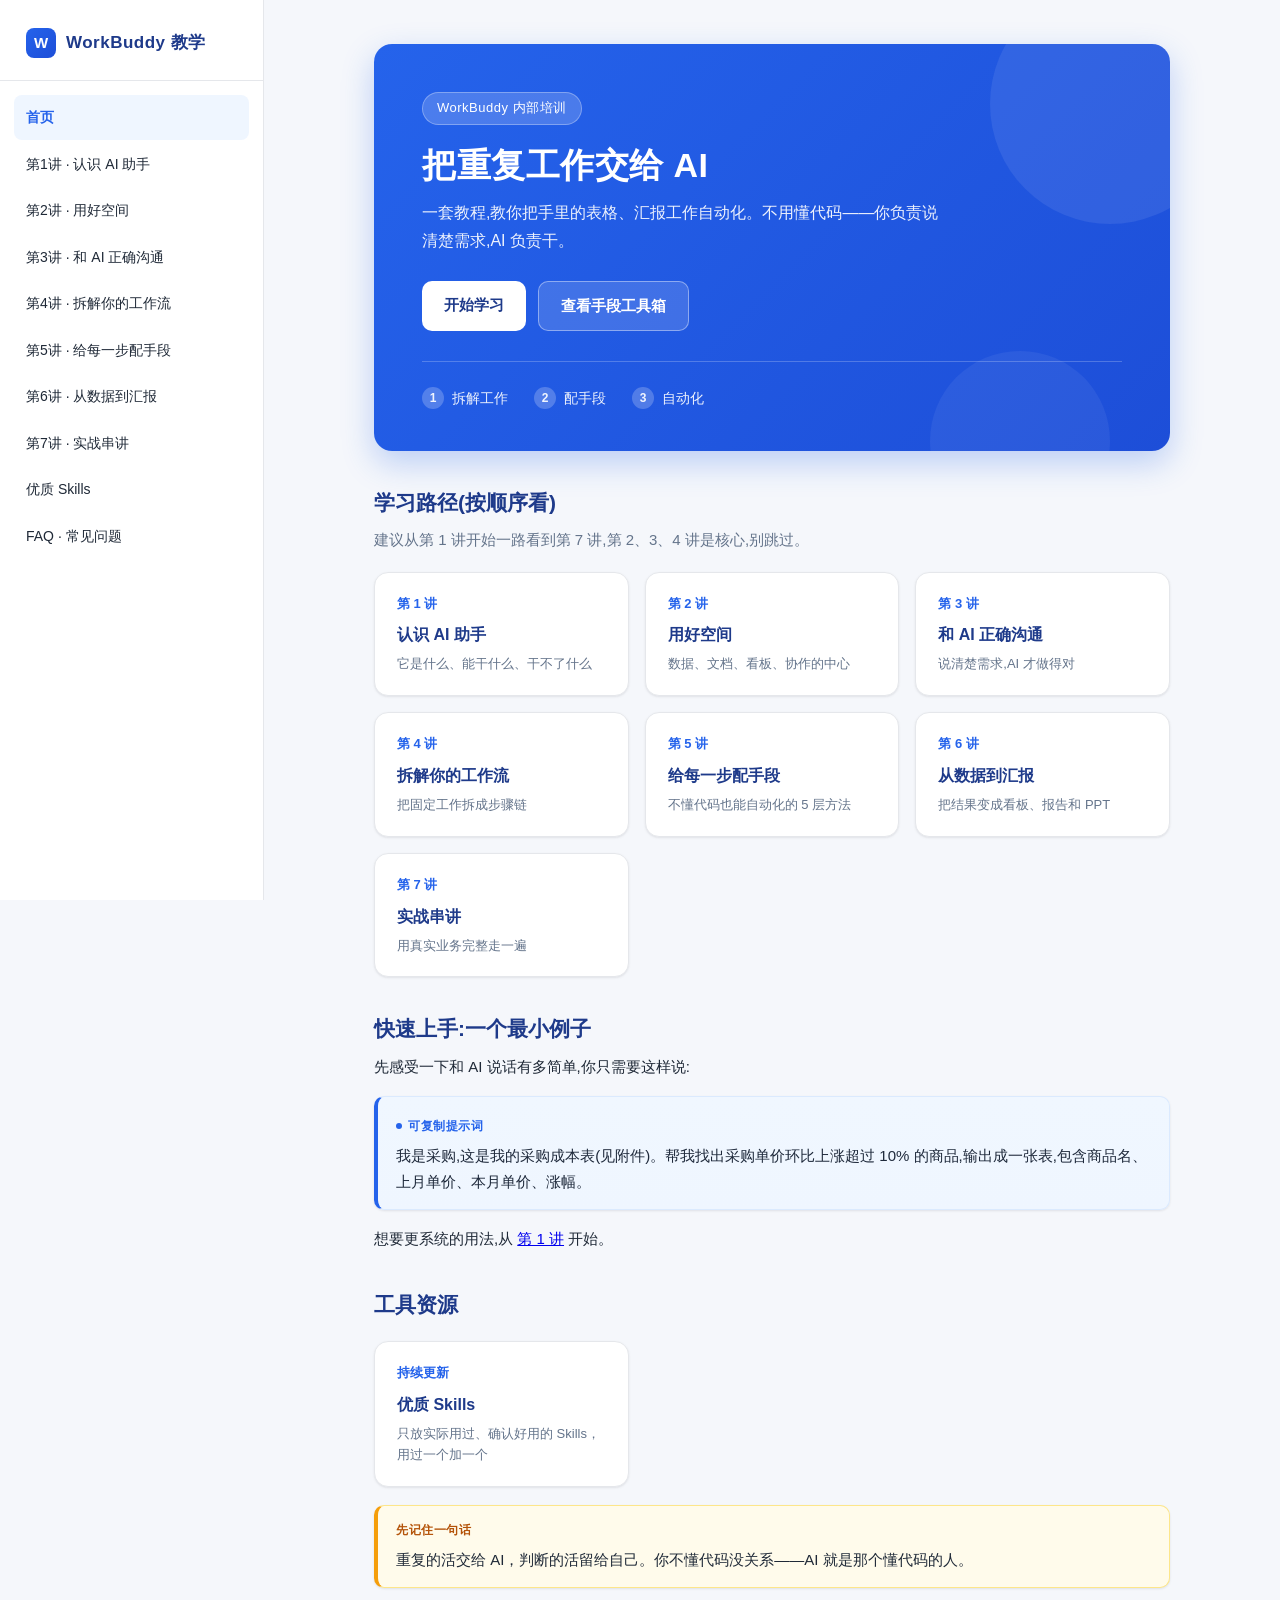
==== index.html @ b92714d9 "Update index.html" ====
<!DOCTYPE html>
<html lang="zh-CN">
<head>
  <meta charset="UTF-8">
  <meta name="viewport" content="width=device-width, initial-scale=1.0">
  <title>WorkBuddy 教学 · 把重复工作交给 AI</title>
  <link rel="stylesheet" href="css/style.css">
</head>
<body>
  <div class="layout">
    <aside class="sidebar">
      <div class="logo">
        <div class="dot">W</div>
        <div class="name">WorkBuddy 教学</div>
      </div>
      <nav class="nav">
        <a href="index.html" class="active">首页</a>
        <a href="lesson1.html">第1讲 · 认识 AI 助手</a>
        <a href="lesson2.html">第2讲 · 用好空间</a>
        <a href="lesson3.html">第3讲 · 和 AI 正确沟通</a>
        <a href="lesson4.html">第4讲 · 拆解你的工作流</a>
        <a href="lesson5.html">第5讲 · 给每一步配手段</a>
        <a href="lesson6.html">第6讲 · 从数据到汇报</a>
        <a href="lesson7.html">第7讲 · 实战串讲</a>
        <a href="skills.html">优质 Skills</a>
        <a href="faq.html">FAQ · 常见问题</a>
      </nav>
    </aside>

    <main class="content">
      <div class="hero">
        <div class="hero-badge">WorkBuddy 内部培训</div>
        <h1>把重复工作交给 AI</h1>
        <p class="lead">一套教程,教你把手里的表格、汇报工作自动化。不用懂代码——你负责说清楚需求,AI 负责干。</p>
        <div class="hero-actions">
          <a class="btn btn-primary" href="lesson1.html">开始学习</a>
          <a class="btn btn-ghost" href="lesson5.html">查看手段工具箱</a>
        </div>
        <div class="hero-steps">
          <div class="step"><span>1</span>拆解工作</div>
          <div class="step"><span>2</span>配手段</div>
          <div class="step"><span>3</span>自动化</div>
        </div>
      </div>

      <h2 class="section-title">学习路径(按顺序看)</h2>
      <p style="color:var(--text-secondary)">建议从第 1 讲开始一路看到第 7 讲,第 2、3、4 讲是核心,别跳过。</p>

      <div class="path-grid">
        <a class="path-card" href="lesson1.html">
          <div class="num">第 1 讲</div>
          <div class="t">认识 AI 助手</div>
          <div class="d">它是什么、能干什么、干不了什么</div>
        </a>
        <a class="path-card" href="lesson2.html">
          <div class="num">第 2 讲</div>
          <div class="t">用好空间</div>
          <div class="d">数据、文档、看板、协作的中心</div>
        </a>
        <a class="path-card" href="lesson3.html">
          <div class="num">第 3 讲</div>
          <div class="t">和 AI 正确沟通</div>
          <div class="d">说清楚需求,AI 才做得对</div>
        </a>
        <a class="path-card" href="lesson4.html">
          <div class="num">第 4 讲</div>
          <div class="t">拆解你的工作流</div>
          <div class="d">把固定工作拆成步骤链</div>
        </a>
        <a class="path-card" href="lesson5.html">
          <div class="num">第 5 讲</div>
          <div class="t">给每一步配手段</div>
          <div class="d">不懂代码也能自动化的 5 层方法</div>
        </a>
        <a class="path-card" href="lesson6.html">
          <div class="num">第 6 讲</div>
          <div class="t">从数据到汇报</div>
          <div class="d">把结果变成看板、报告和 PPT</div>
        </a>
        <a class="path-card" href="lesson7.html">
          <div class="num">第 7 讲</div>
          <div class="t">实战串讲</div>
          <div class="d">用真实业务完整走一遍</div>
        </a>
      </div>

      <h2 class="section-title">快速上手:一个最小例子</h2>
      <p>先感受一下和 AI 说话有多简单,你只需要这样说:</p>
      <div class="prompt">
        <div class="label">可复制提示词</div>
        <p>我是采购,这是我的采购成本表(见附件)。帮我找出采购单价环比上涨超过 10% 的商品,输出成一张表,包含商品名、上月单价、本月单价、涨幅。</p>
      </div>
      <p>想要更系统的用法,从 <a href="lesson1.html">第 1 讲</a> 开始。</p>

      <h2 class="section-title">工具资源</h2>
      <div class="path-grid">
        <a class="path-card" href="skills.html">
          <div class="num">持续更新</div>
          <div class="t">优质 Skills</div>
          <div class="d">只放实际用过、确认好用的 Skills，用过一个加一个</div>
        </a>
      </div>

      <div class="tip">
        <div class="label">先记住一句话</div>
        <p>重复的活交给 AI，判断的活留给自己。你不懂代码没关系——AI 就是那个懂代码的人。</p>
      </div>
    </main>
  </div>
</body>
</html>
---- css/style.css ----
:root {
  --primary: #2563eb;
  --primary-dark: #1e3a8a;
  --primary-light: #eff6ff;
  --primary-gradient: linear-gradient(135deg, #2563eb 0%, #1d4ed8 100%);
  --text: #1f2937;
  --text-secondary: #64748b;
  --bg: #f5f7fb;
  --border: #e5e7eb;
  --shadow-sm: 0 1px 3px rgba(15, 23, 42, 0.06), 0 1px 2px rgba(15, 23, 42, 0.04);
  --shadow-md: 0 6px 20px rgba(37, 99, 235, 0.12);
}

* { margin: 0; padding: 0; box-sizing: border-box; }

body {
  font-family: -apple-system, "Microsoft YaHei", "PingFang SC", "Segoe UI", sans-serif;
  color: var(--text);
  background: var(--bg);
  line-height: 1.75;
  font-size: 15px;
  -webkit-font-smoothing: antialiased;
}

.layout { display: flex; min-height: 100vh; }

/* ===== 侧边栏 ===== */
.sidebar {
  width: 264px;
  flex-shrink: 0;
  background: #fff;
  border-right: 1px solid var(--border);
  padding: 28px 0 20px;
  position: sticky;
  top: 0;
  height: 100vh;
  overflow-y: auto;
}

.logo {
  display: flex;
  align-items: center;
  gap: 10px;
  padding: 0 26px 22px;
  border-bottom: 1px solid var(--border);
  margin-bottom: 14px;
}

.logo .dot {
  width: 30px;
  height: 30px;
  border-radius: 8px;
  background: var(--primary-gradient);
  display: flex;
  align-items: center;
  justify-content: center;
  color: #fff;
  font-weight: 700;
  font-size: 15px;
  flex-shrink: 0;
}

.logo .name { font-size: 17px; font-weight: 700; color: var(--primary-dark); letter-spacing: 0.5px; }

.nav { padding: 0 14px; }
.nav .group-label {
  font-size: 12px;
  color: var(--text-secondary);
  padding: 14px 12px 6px;
  letter-spacing: 1px;
}

.nav a {
  display: block;
  padding: 10px 12px;
  margin: 2px 0;
  color: var(--text);
  text-decoration: none;
  font-size: 14px;
  border-radius: 8px;
  transition: background .15s, color .15s;
}

.nav a:hover { background: var(--bg); color: var(--primary); }

.nav a.active {
  background: var(--primary-light);
  color: var(--primary);
  font-weight: 600;
}

/* ===== 内容区 ===== */
.content {
  flex: 1;
  padding: 44px 52px 64px;
  max-width: 900px;
  margin: 0 auto;
  width: 100%;
}

article h1 {
  font-size: 30px;
  margin-bottom: 8px;
  color: var(--primary-dark);
  line-height: 1.4;
  letter-spacing: 0.3px;
}

article .subtitle {
  color: var(--text-secondary);
  font-size: 16px;
  margin-bottom: 10px;
}

article h2 {
  font-size: 21px;
  margin: 34px 0 14px;
  color: var(--primary-dark);
  padding-left: 14px;
  border-left: 4px solid var(--primary);
  line-height: 1.4;
}

article h3 { font-size: 16px; margin: 24px 0 8px; color: #111827; }

article p { margin: 10px 0; }
article ul, article ol { margin: 10px 0 10px 24px; }
article li { margin: 7px 0; }
article li::marker { color: var(--primary); }
article strong { font-weight: 600; color: #111827; }

article a { color: var(--primary); text-decoration: none; }
article a:hover { text-decoration: underline; }

article blockquote {
  border-left: 3px solid var(--border);
  padding-left: 14px;
  color: var(--text-secondary);
  margin: 12px 0;
}

/* ===== 表格 ===== */
table {
  width: 100%;
  border-collapse: separate;
  border-spacing: 0;
  margin: 18px 0;
  font-size: 14px;
  background: #fff;
  border: 1px solid var(--border);
  border-radius: 10px;
  overflow: hidden;
  box-shadow: var(--shadow-sm);
}

th, td {
  padding: 12px 14px;
  text-align: left;
  vertical-align: top;
  border-bottom: 1px solid var(--border);
}

tr:last-child td { border-bottom: none; }

th {
  background: var(--primary-light);
  color: var(--primary-dark);
  font-weight: 600;
  white-space: nowrap;
}

tbody tr:nth-child(even) { background: #fafbfd; }
tbody tr:hover { background: #f0f6ff; }

/* ===== 提示词块 ===== */
.prompt {
  background: linear-gradient(180deg, #f0f7ff 0%, #eff6ff 100%);
  border: 1px solid #dbeafe;
  border-left: 4px solid var(--primary);
  border-radius: 10px;
  padding: 14px 18px;
  margin: 16px 0;
  box-shadow: var(--shadow-sm);
}

.prompt .label {
  display: inline-flex;
  align-items: center;
  gap: 6px;
  font-size: 12px;
  color: var(--primary);
  font-weight: 600;
  margin-bottom: 6px;
  letter-spacing: 0.5px;
}

.prompt .label::before {
  content: "";
  width: 6px;
  height: 6px;
  border-radius: 50%;
  background: var(--primary);
}

.prompt p { margin: 0; color: #1e293b; }

/* ===== 提示块 ===== */
.tip {
  background: #fffbeb;
  border: 1px solid #fde68a;
  border-left: 4px solid #f59e0b;
  border-radius: 10px;
  padding: 14px 18px;
  margin: 16px 0;
  box-shadow: var(--shadow-sm);
}

.tip .label {
  font-size: 12px;
  color: #b45309;
  font-weight: 600;
  margin-bottom: 6px;
  letter-spacing: 0.5px;
}

.badge {
  display: inline-block;
  background: var(--primary);
  color: #fff;
  border-radius: 20px;
  padding: 2px 12px;
  font-size: 12px;
  font-weight: 500;
  margin-left: 8px;
  vertical-align: middle;
}

/* ===== 翻页 ===== */
.pager {
  display: flex;
  justify-content: space-between;
  margin-top: 48px;
  padding-top: 22px;
  border-top: 1px solid var(--border);
}

.pager a {
  color: var(--primary);
  text-decoration: none;
  font-size: 14px;
  font-weight: 500;
}

.pager a:hover { text-decoration: underline; }
.pager .placeholder { color: var(--text-secondary); font-size: 14px; }

/* ===== 首页 Hero ===== */
.hero {
  background: var(--primary-gradient);
  border-radius: 18px;
  padding: 48px 48px 40px;
  margin-bottom: 32px;
  color: #fff;
  position: relative;
  overflow: hidden;
  box-shadow: 0 12px 32px rgba(37, 99, 235, 0.28);
}

.hero::after {
  content: "";
  position: absolute;
  right: -60px;
  top: -60px;
  width: 240px;
  height: 240px;
  border-radius: 50%;
  background: rgba(255, 255, 255, 0.08);
}

.hero::before {
  content: "";
  position: absolute;
  right: 60px;
  bottom: -80px;
  width: 180px;
  height: 180px;
  border-radius: 50%;
  background: rgba(255, 255, 255, 0.06);
}

.hero .hero-badge {
  display: inline-block;
  background: rgba(255, 255, 255, 0.18);
  border: 1px solid rgba(255, 255, 255, 0.3);
  border-radius: 20px;
  padding: 4px 14px;
  font-size: 13px;
  margin-bottom: 18px;
  letter-spacing: 0.5px;
}

.hero h1 {
  font-size: 34px;
  color: #fff;
  margin-bottom: 12px;
  line-height: 1.3;
  letter-spacing: 0.5px;
}

.hero .lead {
  color: rgba(255, 255, 255, 0.92);
  font-size: 16px;
  max-width: 520px;
}

.hero-actions { margin-top: 26px; display: flex; gap: 12px; flex-wrap: wrap; position: relative; z-index: 1; }

.btn {
  display: inline-block;
  padding: 11px 22px;
  border-radius: 10px;
  font-size: 15px;
  font-weight: 600;
  text-decoration: none;
  transition: transform .15s, background .15s;
}

.btn:active { transform: scale(0.97); }

.btn-primary { background: #fff; color: var(--primary-dark); }
.btn-primary:hover { background: #f0f6ff; }

.btn-ghost {
  background: rgba(255, 255, 255, 0.14);
  color: #fff;
  border: 1px solid rgba(255, 255, 255, 0.4);
}

.btn-ghost:hover { background: rgba(255, 255, 255, 0.24); }

.hero-steps {
  display: flex;
  gap: 26px;
  margin-top: 30px;
  padding-top: 24px;
  border-top: 1px solid rgba(255, 255, 255, 0.22);
  position: relative;
  z-index: 1;
}

.hero-steps .step {
  display: flex;
  align-items: center;
  gap: 8px;
  font-size: 14px;
  color: rgba(255, 255, 255, 0.92);
}

.hero-steps .step span {
  width: 22px;
  height: 22px;
  border-radius: 50%;
  background: rgba(255, 255, 255, 0.22);
  display: flex;
  align-items: center;
  justify-content: center;
  font-size: 12px;
  font-weight: 700;
}

/* ===== 学习路径卡片 ===== */
.path-grid {
  display: grid;
  grid-template-columns: repeat(auto-fill, minmax(230px, 1fr));
  gap: 16px;
  margin: 18px 0;
}

.path-card {
  display: block;
  background: #fff;
  border: 1px solid var(--border);
  border-radius: 14px;
  padding: 20px 22px;
  text-decoration: none;
  color: var(--text);
  box-shadow: var(--shadow-sm);
  transition: transform .18s, box-shadow .18s, border-color .18s;
  position: relative;
  overflow: hidden;
}

.path-card::before {
  content: "";
  position: absolute;
  left: 0;
  top: 0;
  bottom: 0;
  width: 4px;
  background: var(--primary-gradient);
  opacity: 0;
  transition: opacity .18s;
}

.path-card:hover {
  transform: translateY(-4px);
  box-shadow: var(--shadow-md);
  border-color: #bfdbfe;
}

.path-card:hover::before { opacity: 1; }

.path-card .num { color: var(--primary); font-size: 13px; font-weight: 700; margin-bottom: 6px; }
.path-card .t { font-weight: 700; font-size: 16px; margin-bottom: 5px; color: var(--primary-dark); }
.path-card .d { font-size: 13px; color: var(--text-secondary); line-height: 1.6; }

/* ===== 首页小节标题 ===== */
.section-title { font-size: 21px; color: var(--primary-dark); margin: 34px 0 6px; }

/* ===== 响应式 ===== */
@media (max-width: 768px) {
  .layout { flex-direction: column; }
  .sidebar {
    width: 100%;
    height: auto;
    position: static;
    border-right: none;
    border-bottom: 1px solid var(--border);
    padding: 16px 0;
  }
  .logo { padding-bottom: 14px; margin-bottom: 8px; }
  .nav { display: flex; flex-wrap: wrap; padding: 0 12px; }
  .nav .group-label { display: none; }
  .nav a { padding: 8px 12px; }
  .content { padding: 24px 20px 48px; }
  .hero { padding: 32px 24px; }
  .hero h1 { font-size: 26px; }
  .hero-steps { flex-direction: column; gap: 12px; }
  article h1 { font-size: 25px; }
}
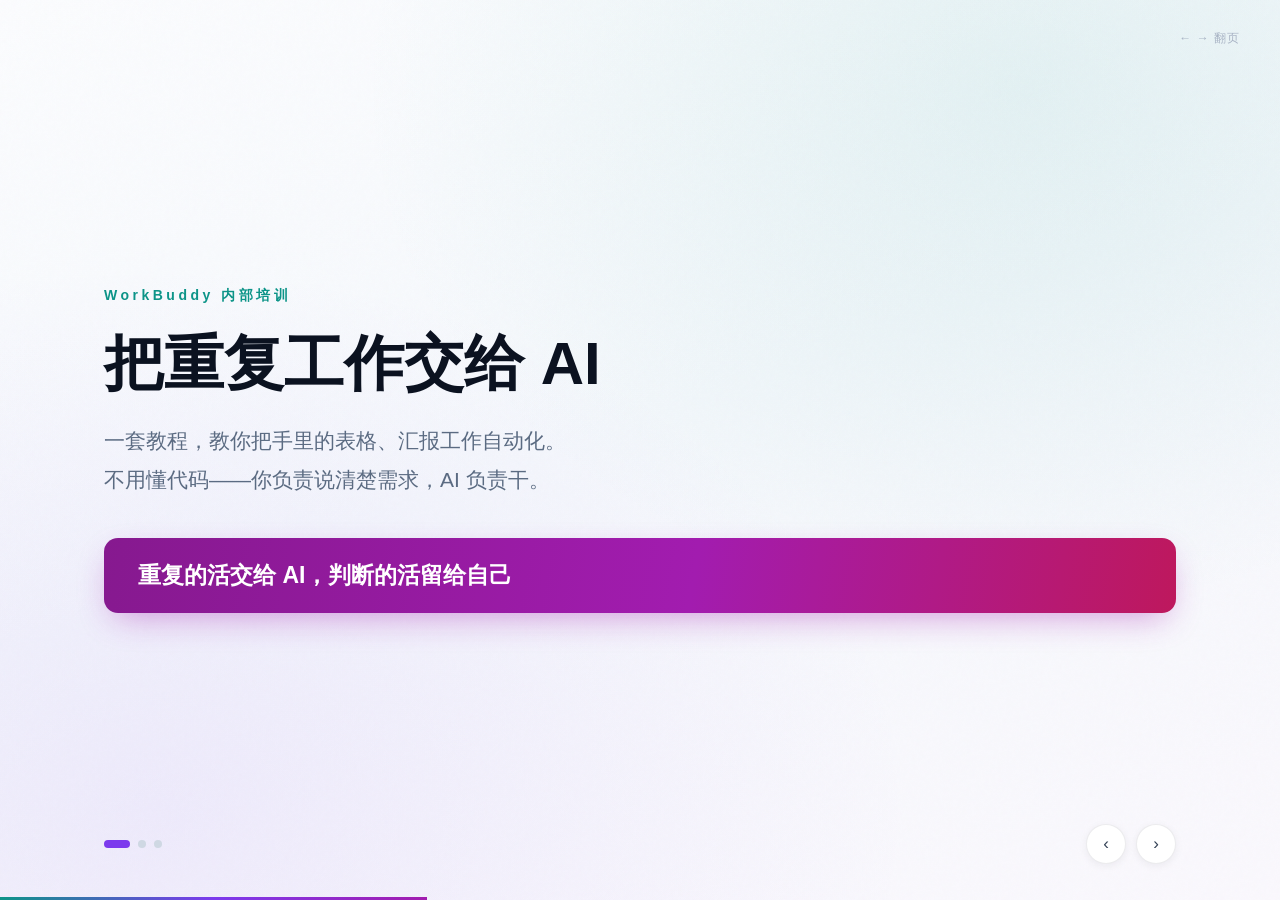
==== commit a6a0fa32: "Redesign: PPT flip style (designer polish)" ====
--- a/index.html
+++ b/index.html
@@ -1,111 +1,197 @@
-<!DOCTYPE html>
-<html lang="zh-CN">
-<head>
-  <meta charset="UTF-8">
-  <meta name="viewport" content="width=device-width, initial-scale=1.0">
-  <title>WorkBuddy 教学 · 把重复工作交给 AI</title>
-  <link rel="stylesheet" href="css/style.css">
-</head>
-<body>
-  <div class="layout">
-    <aside class="sidebar">
-      <div class="logo">
-        <div class="dot">W</div>
-        <div class="name">WorkBuddy 教学</div>
-      </div>
-      <nav class="nav">
-        <a href="index.html" class="active">首页</a>
-        <a href="lesson1.html">第1讲 · 认识 AI 助手</a>
-        <a href="lesson2.html">第2讲 · 用好空间</a>
-        <a href="lesson3.html">第3讲 · 和 AI 正确沟通</a>
-        <a href="lesson4.html">第4讲 · 拆解你的工作流</a>
-        <a href="lesson5.html">第5讲 · 给每一步配手段</a>
-        <a href="lesson6.html">第6讲 · 从数据到汇报</a>
-        <a href="lesson7.html">第7讲 · 实战串讲</a>
-        <a href="skills.html">优质 Skills</a>
-        <a href="faq.html">FAQ · 常见问题</a>
-      </nav>
-    </aside>
-
-    <main class="content">
-      <div class="hero">
-        <div class="hero-badge">WorkBuddy 内部培训</div>
-        <h1>把重复工作交给 AI</h1>
-        <p class="lead">一套教程,教你把手里的表格、汇报工作自动化。不用懂代码——你负责说清楚需求,AI 负责干。</p>
-        <div class="hero-actions">
-          <a class="btn btn-primary" href="lesson1.html">开始学习</a>
-          <a class="btn btn-ghost" href="lesson5.html">查看手段工具箱</a>
-        </div>
-        <div class="hero-steps">
-          <div class="step"><span>1</span>拆解工作</div>
-          <div class="step"><span>2</span>配手段</div>
-          <div class="step"><span>3</span>自动化</div>
-        </div>
-      </div>
-
-      <h2 class="section-title">学习路径(按顺序看)</h2>
-      <p style="color:var(--text-secondary)">建议从第 1 讲开始一路看到第 7 讲,第 2、3、4 讲是核心,别跳过。</p>
-
-      <div class="path-grid">
-        <a class="path-card" href="lesson1.html">
-          <div class="num">第 1 讲</div>
-          <div class="t">认识 AI 助手</div>
-          <div class="d">它是什么、能干什么、干不了什么</div>
-        </a>
-        <a class="path-card" href="lesson2.html">
-          <div class="num">第 2 讲</div>
-          <div class="t">用好空间</div>
-          <div class="d">数据、文档、看板、协作的中心</div>
-        </a>
-        <a class="path-card" href="lesson3.html">
-          <div class="num">第 3 讲</div>
-          <div class="t">和 AI 正确沟通</div>
-          <div class="d">说清楚需求,AI 才做得对</div>
-        </a>
-        <a class="path-card" href="lesson4.html">
-          <div class="num">第 4 讲</div>
-          <div class="t">拆解你的工作流</div>
-          <div class="d">把固定工作拆成步骤链</div>
-        </a>
-        <a class="path-card" href="lesson5.html">
-          <div class="num">第 5 讲</div>
-          <div class="t">给每一步配手段</div>
-          <div class="d">不懂代码也能自动化的 5 层方法</div>
-        </a>
-        <a class="path-card" href="lesson6.html">
-          <div class="num">第 6 讲</div>
-          <div class="t">从数据到汇报</div>
-          <div class="d">把结果变成看板、报告和 PPT</div>
-        </a>
-        <a class="path-card" href="lesson7.html">
-          <div class="num">第 7 讲</div>
-          <div class="t">实战串讲</div>
-          <div class="d">用真实业务完整走一遍</div>
-        </a>
-      </div>
-
-      <h2 class="section-title">快速上手:一个最小例子</h2>
-      <p>先感受一下和 AI 说话有多简单,你只需要这样说:</p>
-      <div class="prompt">
-        <div class="label">可复制提示词</div>
-        <p>我是采购,这是我的采购成本表(见附件)。帮我找出采购单价环比上涨超过 10% 的商品,输出成一张表,包含商品名、上月单价、本月单价、涨幅。</p>
-      </div>
-      <p>想要更系统的用法,从 <a href="lesson1.html">第 1 讲</a> 开始。</p>
-
-      <h2 class="section-title">工具资源</h2>
-      <div class="path-grid">
-        <a class="path-card" href="skills.html">
-          <div class="num">持续更新</div>
-          <div class="t">优质 Skills</div>
-          <div class="d">只放实际用过、确认好用的 Skills，用过一个加一个</div>
-        </a>
-      </div>
-
-      <div class="tip">
-        <div class="label">先记住一句话</div>
-        <p>重复的活交给 AI，判断的活留给自己。你不懂代码没关系——AI 就是那个懂代码的人。</p>
-      </div>
-    </main>
-  </div>
-</body>
-</html>
+<!DOCTYPE html>
+<html lang="zh-CN">
+<head>
+<meta charset="UTF-8">
+<meta name="viewport" content="width=device-width, initial-scale=1.0">
+<title>把重复工作交给 AI · WorkBuddy 教学</title>
+<style>
+  * { margin:0; padding:0; box-sizing:border-box; }
+  body { font-family:'PingFang SC','Microsoft YaHei','Helvetica Neue',sans-serif;
+    background:#f8fafc; overflow:hidden; -webkit-font-smoothing:antialiased; }
+  .deck { position:relative; width:100vw; height:100vh; }
+  .slide { position:absolute; inset:0; display:flex; flex-direction:column;
+    justify-content:center; padding:88px 104px;
+    opacity:0; transform:translateX(36px);
+    transition:opacity .5s ease, transform .55s cubic-bezier(.22,.85,.28,1);
+    pointer-events:none; }
+  .slide.active { opacity:1; transform:translateX(0); pointer-events:auto; }
+  .slide.out { opacity:0; transform:translateX(-36px); }
+  .slide::before { content:''; position:absolute; inset:0; z-index:-2;
+    background:
+      radial-gradient(ellipse at 80% 10%, rgba(13,148,136,.085), transparent 46%),
+      radial-gradient(ellipse at 12% 90%, rgba(124,58,237,.075), transparent 48%),
+      linear-gradient(160deg,#fbfcfe 0%,#f5f8fc 48%,#faf8fd 100%); }
+  .slide::after { content:''; position:absolute; inset:0; z-index:-1;
+    background-image:url("data:image/svg+xml,%3Csvg viewBox='0 0 220 220' xmlns='http://www.w3.org/2000/svg'%3E%3Cfilter id='n'%3E%3CfeTurbulence type='fractalNoise' baseFrequency='0.9' numOctaves='2' stitchTiles='stitch'/%3E%3C/filter%3E%3Crect width='100%25' height='100%25' filter='url(%23n)' opacity='0.018'/%3E%3C/svg%3E"); }
+  .eyebrow { font-size:14px; font-weight:700; letter-spacing:3.5px; color:#0d9488; margin-bottom:22px; }
+  h1 { font-size:60px; line-height:1.22; color:#0b1220; margin-bottom:22px; font-weight:750; letter-spacing:0; }
+  h2 { font-size:40px; line-height:1.28; color:#0b1220; margin-bottom:24px; font-weight:750; letter-spacing:0; }
+  .lead { font-size:21px; color:#5b6b82; line-height:1.85; max-width:800px; }
+  .steps { display:flex; gap:20px; margin-top:40px; }
+  .step { flex:1; background:#fff; border:1px solid rgba(15,23,42,.055);
+    border-radius:16px; padding:28px 24px 26px;
+    box-shadow:0 1px 2px rgba(15,23,42,.035), 0 10px 28px -8px rgba(15,23,42,.10);
+    position:relative; overflow:hidden; transition:transform .35s cubic-bezier(.22,.85,.28,1), box-shadow .35s; }
+  .step::before { content:''; position:absolute; top:0; left:0; right:0; height:3px; }
+  .step:nth-child(1)::before { background:#0d9488; }
+  .step:nth-child(2)::before { background:#7c3aed; }
+  .step:nth-child(3)::before { background:#d97706; }
+  .step:nth-child(4)::before { background:#a21caf; }
+  .step:hover { transform:translateY(-5px); box-shadow:0 2px 4px rgba(15,23,42,.05), 0 20px 44px -12px rgba(15,23,42,.17); }
+  .step .n { display:inline-block; font-size:12px; font-weight:800; letter-spacing:2px;
+    padding:5px 13px; border-radius:20px; margin-bottom:12px; }
+  .step:nth-child(1) .n { color:#0f766e; background:rgba(13,148,136,.09); }
+  .step:nth-child(2) .n { color:#6d28d9; background:rgba(124,58,237,.09); }
+  .step:nth-child(3) .n { color:#b45309; background:rgba(217,119,6,.10); }
+  .step:nth-child(4) .n { color:#86198f; background:rgba(162,28,175,.09); }
+  .step .t { font-size:26px; font-weight:750; color:#0b1220; margin-bottom:10px; letter-spacing:0; }
+  .step .d { font-size:16px; color:#64748b; line-height:1.7; }
+  .compare { display:flex; gap:20px; margin-top:36px; }
+  .box { flex:1; border-radius:16px; padding:28px 26px; color:#fff; position:relative; overflow:hidden; }
+  .box.yes { background:linear-gradient(145deg,#0f766e,#0d9488 60%,#14b8a6); }
+  .box.no { background:linear-gradient(145deg,#b45309,#d97706 60%,#ea9a22); }
+  .box.violet { background:linear-gradient(145deg,#5b21b6,#7c3aed 60%,#8b5cf6); }
+  .box::after { content:''; position:absolute; top:-42%; right:-16%; width:190px; height:190px;
+    border-radius:50%; background:rgba(255,255,255,.09); }
+  .box h3 { font-size:22px; margin-bottom:14px; font-weight:750; letter-spacing:0; }
+  .box ul { list-style:none; font-size:16px; line-height:2.05; }
+  .box li::before { content:'—'; margin-right:10px; opacity:.6; font-weight:700; }
+  ul.plain { list-style:none; margin-top:26px; }
+  ul.plain li { font-size:19px; color:#475569; line-height:2.1; padding-left:22px; position:relative; }
+  ul.plain li::before { content:''; position:absolute; left:0; top:15px; width:8px; height:8px;
+    border-radius:50%; background:#0d9488; }
+  .quote { margin-top:38px; padding:22px 34px; border-radius:14px;
+    background:linear-gradient(100deg,#86198f,#a21caf 55%,#be185d);
+    color:#fff; font-size:23px; font-weight:700; letter-spacing:0;
+    box-shadow:0 12px 34px -10px rgba(162,28,175,.45); display:inline-block; }
+  .quote.teal { background:linear-gradient(100deg,#0f766e,#0d9488 55%,#14b8a6);
+    box-shadow:0 12px 34px -10px rgba(13,148,136,.42); }
+  .promptbox { margin-top:34px; background:#fff; border:1px solid rgba(15,23,42,.07);
+    border-left:4px solid #7c3aed; border-radius:12px; padding:22px 26px; max-width:860px; }
+  .promptbox .lb { font-size:13px; font-weight:800; letter-spacing:2px; color:#7c3aed; margin-bottom:10px; }
+  .promptbox .p { font-size:18px; color:#334155; line-height:1.8; }
+  .grid2 { display:grid; grid-template-columns:1fr 1fr; gap:16px; margin-top:32px; max-width:900px; }
+  .cell { background:#fff; border:1px solid rgba(15,23,42,.055); border-radius:12px;
+    padding:20px 22px; box-shadow:0 6px 20px -8px rgba(15,23,42,.08); }
+  .cell .k { font-size:17px; font-weight:750; color:#0b1220; margin-bottom:6px; }
+  .cell .v { font-size:15px; color:#64748b; line-height:1.65; }
+  .breath { align-items:center; text-align:center; }
+  .breath .big { font-size:44px; line-height:1.5; font-weight:750; color:#0b1220;
+    max-width:840px; letter-spacing:0; }
+  .breath .rule { width:64px; height:3px; margin:32px auto 0;
+    background:linear-gradient(90deg,#a21caf,#be185d); border-radius:2px; }
+  @keyframes rise { from { opacity:0; transform:translateY(18px); } to { opacity:1; transform:none; } }
+  .slide.active .eyebrow { animation:rise .45s ease backwards; }
+  .slide.active h1, .slide.active h2, .slide.active .lead, .slide.active .big { animation:rise .5s ease backwards .08s; }
+  .slide.active .step:nth-child(1), .slide.active .box:nth-child(1) { animation:rise .5s ease backwards .22s; }
+  .slide.active .step:nth-child(2), .slide.active .box:nth-child(2) { animation:rise .5s ease backwards .34s; }
+  .slide.active .step:nth-child(3) { animation:rise .5s ease backwards .46s; }
+  .slide.active .step:nth-child(4) { animation:rise .5s ease backwards .55s; }
+  .slide.active .quote, .slide.active .promptbox, .slide.active ul.plain,
+  .slide.active .grid2, .slide.active .menu { animation:rise .55s ease backwards .5s; }
+  .footer { position:absolute; bottom:36px; left:104px; right:104px;
+    display:flex; justify-content:space-between; align-items:center; }
+  .dots { display:flex; gap:8px; }
+  .dot { width:8px; height:8px; border-radius:50%; background:#cfd8e3; cursor:pointer;
+    transition:.35s cubic-bezier(.22,.85,.28,1); }
+  .dot.active { width:26px; border-radius:5px; background:#7c3aed; }
+  .ctrl { display:flex; gap:10px; }
+  .ctrl button { width:40px; height:40px; border-radius:50%; border:1px solid rgba(15,23,42,.08);
+    background:#fff; color:#334155; font-size:17px; cursor:pointer;
+    box-shadow:0 2px 8px rgba(15,23,42,.06); transition:.28s; }
+  .ctrl button:hover { background:#7c3aed; color:#fff; border-color:#7c3aed; }
+  .bar { position:absolute; bottom:0; left:0; height:3px;
+    background:linear-gradient(90deg,#0d9488,#7c3aed,#a21caf);
+    transition:.45s cubic-bezier(.22,.85,.28,1); }
+  .hint { position:absolute; top:30px; right:40px; font-size:12px; color:#a8b3c4; letter-spacing:1px; }
+  .topnav { position:absolute; top:28px; left:104px; display:flex; gap:18px; font-size:14px; }
+  .topnav a { color:#94a3b8; text-decoration:none; transition:.25s; }
+  .topnav a:hover, .topnav a.on { color:#7c3aed; font-weight:700; }
+  .menu { display:grid; grid-template-columns:repeat(4,1fr); gap:16px; margin-top:34px; max-width:900px; }
+  .menu a { display:block; background:#fff; border:1px solid rgba(15,23,42,.055); border-radius:14px;
+    padding:22px 20px; text-decoration:none; color:inherit;
+    box-shadow:0 8px 24px -10px rgba(15,23,42,.10); transition:.3s; }
+  .menu a:hover { transform:translateY(-5px); border-color:rgba(124,58,237,.35); }
+  .menu .no { font-size:13px; font-weight:800; color:#0d9488; letter-spacing:1.5px; }
+  .menu .ti { font-size:20px; font-weight:750; color:#0b1220; margin:8px 0 6px; letter-spacing:0; }
+  .menu .de { font-size:14px; color:#64748b; line-height:1.6; }
+</style>
+</head>
+<body>
+<div class="deck">
+<div class="topnav">
+  <a href="index.html" class="on">首页</a>
+  <a href="lesson1.html">1 认识AI</a>
+  <a href="lesson2.html">2 空间</a>
+  <a href="lesson3.html">3 沟通</a>
+  <a href="lesson4.html">4 拆解</a>
+  <a href="lesson5.html">5 配手段</a>
+  <a href="lesson6.html">6 汇报</a>
+  <a href="lesson7.html">7 实战</a>
+  <a href="skills.html">优质Skills</a>
+  <a href="faq.html">FAQ</a>
+</div>
+
+<section class="slide active"><div class="eyebrow">WorkBuddy 内部培训</div>
+    <h1>把重复工作交给 AI</h1>
+    <p class="lead">一套教程，教你把手里的表格、汇报工作自动化。<br>不用懂代码——你负责说清楚需求，AI 负责干。</p>
+    <div class="quote">重复的活交给 AI，判断的活留给自己</div></section>
+<section class="slide"><div class="eyebrow">学习路径</div>
+    <h2>七讲，按顺序看</h2>
+    <div class="menu">
+      <a href="lesson1.html"><div class="no">01</div><div class="ti">认识 AI 助手</div><div class="de">它是什么、能干什么、干不了什么</div></a>
+      <a href="lesson2.html"><div class="no">02</div><div class="ti">用好空间</div><div class="de">数据、文档、看板、协作的中心</div></a>
+      <a href="lesson3.html"><div class="no">03</div><div class="ti">和 AI 正确沟通</div><div class="de">说清楚需求，AI 才做得对</div></a>
+      <a href="lesson4.html"><div class="no">04</div><div class="ti">拆解你的工作流</div><div class="de">把固定工作拆成步骤链</div></a>
+      <a href="lesson5.html"><div class="no">05</div><div class="ti">给每一步配手段</div><div class="de">不懂代码也能自动化的 5 层方法</div></a>
+      <a href="lesson6.html"><div class="no">06</div><div class="ti">从数据到汇报</div><div class="de">把结果变成看板、报告和 PPT</div></a>
+      <a href="lesson7.html"><div class="no">07</div><div class="ti">实战串讲</div><div class="de">用真实业务完整走一遍</div></a>
+      <a href="skills.html"><div class="no">EXTRA</div><div class="ti">优质 Skills</div><div class="de">用过好用才上，持续更新</div></a>
+    </div></section>
+<section class="slide"><div class="eyebrow">先感受一下</div>
+    <h2>一句话，AI 就动手</h2>
+    <div class="promptbox">
+      <div class="lb">可复制提示词</div>
+      <div class="p">我是采购，这是我的采购成本表，帮我找出采购单价环比上涨超过 10% 的商品，输出成一张表，包含商品名、上月单价、本月单价、涨幅。</div>
+    </div>
+    <div class="quote teal">你不懂代码没关系——AI 就是那个懂代码的人</div></section>
+<div class="hint">← → 翻页</div>
+  <div class="footer">
+    <div class="dots" id="dots"></div>
+    <div class="ctrl">
+      <button onclick="go(-1)">&#8249;</button>
+      <button onclick="go(1)">&#8250;</button>
+    </div>
+  </div>
+  <div class="bar" id="bar" style="width:20%"></div>
+</div>
+<script>
+const slides = document.querySelectorAll('.slide');
+const dotsBox = document.getElementById('dots');
+let cur = 0;
+slides.forEach((_,i)=>{
+  const d = document.createElement('div');
+  d.className = 'dot' + (i===0?' active':'');
+  d.onclick = ()=>show(i);
+  dotsBox.appendChild(d);
+});
+const dots = dotsBox.querySelectorAll('.dot');
+function show(i){
+  slides.forEach((s,idx)=>{
+    s.classList.remove('active','out');
+    if(idx===i) s.classList.add('active');
+    else if(idx<i) s.classList.add('out');
+  });
+  dots.forEach((d,idx)=>d.classList.toggle('active', idx===i));
+  cur = i;
+  document.getElementById('bar').style.width = ((i+1)/slides.length*100)+'%';
+}
+function go(n){ let t=cur+n; if(t<0)t=0; if(t>=slides.length)t=slides.length-1; show(t); }
+document.addEventListener('keydown',e=>{
+  if(e.key==='ArrowRight'||e.key===' '||e.key==='PageDown') go(1);
+  if(e.key==='ArrowLeft'||e.key==='PageUp') go(-1);
+});
+show(0);
+</script>
+</body>
+</html>
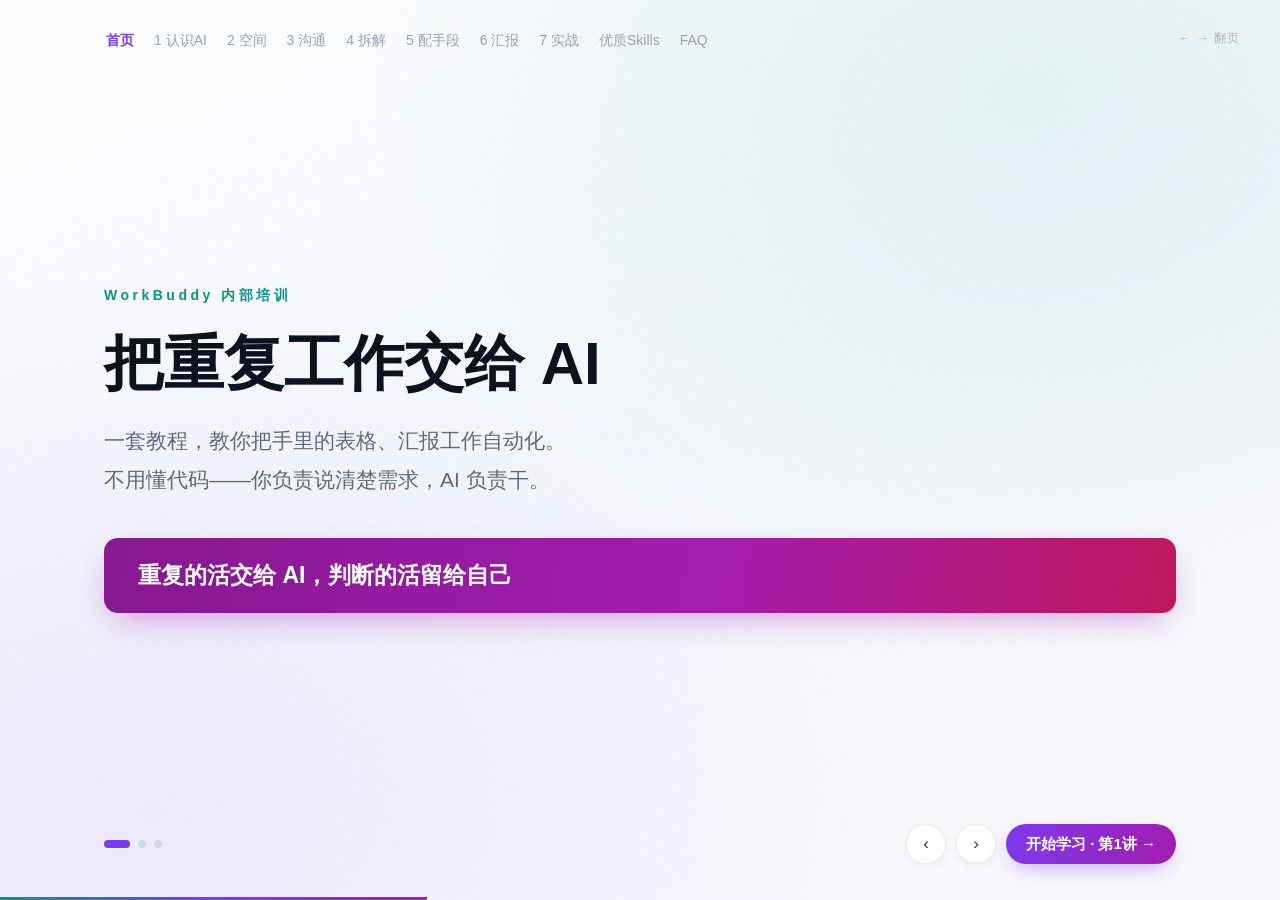
==== commit 0cc285fe: "Fix: nav always visible + next-lesson entry" ====
--- a/index.html
+++ b/index.html
@@ -104,9 +104,14 @@
     background:linear-gradient(90deg,#0d9488,#7c3aed,#a21caf);
     transition:.45s cubic-bezier(.22,.85,.28,1); }
   .hint { position:absolute; top:30px; right:40px; font-size:12px; color:#a8b3c4; letter-spacing:1px; }
-  .topnav { position:absolute; top:28px; left:104px; display:flex; gap:18px; font-size:14px; }
-  .topnav a { color:#94a3b8; text-decoration:none; transition:.25s; }
+  .topnav { position:absolute; top:28px; left:104px; display:flex; gap:16px; font-size:14px; z-index:50; }
+  .topnav a { color:#94a3b8; text-decoration:none; transition:.25s; padding:4px 2px; }
   .topnav a:hover, .topnav a.on { color:#7c3aed; font-weight:700; }
+  .nextlink { display:inline-flex; align-items:center; height:40px; padding:0 20px; border-radius:20px;
+    background:linear-gradient(100deg,#7c3aed,#a21caf); color:#fff; font-size:15px; font-weight:700;
+    text-decoration:none; letter-spacing:0; box-shadow:0 8px 22px -8px rgba(124,58,237,.55);
+    transition:.28s cubic-bezier(.22,.85,.28,1); }
+  .nextlink:hover { transform:translateX(4px); box-shadow:0 10px 26px -8px rgba(124,58,237,.7); }
   .menu { display:grid; grid-template-columns:repeat(4,1fr); gap:16px; margin-top:34px; max-width:900px; }
   .menu a { display:block; background:#fff; border:1px solid rgba(15,23,42,.055); border-radius:14px;
     padding:22px 20px; text-decoration:none; color:inherit;
@@ -161,6 +166,7 @@
     <div class="ctrl">
       <button onclick="go(-1)">&#8249;</button>
       <button onclick="go(1)">&#8250;</button>
+      <a class="nextlink" href="lesson1.html">开始学习 · 第1讲 &#8594;</a>
     </div>
   </div>
   <div class="bar" id="bar" style="width:20%"></div>
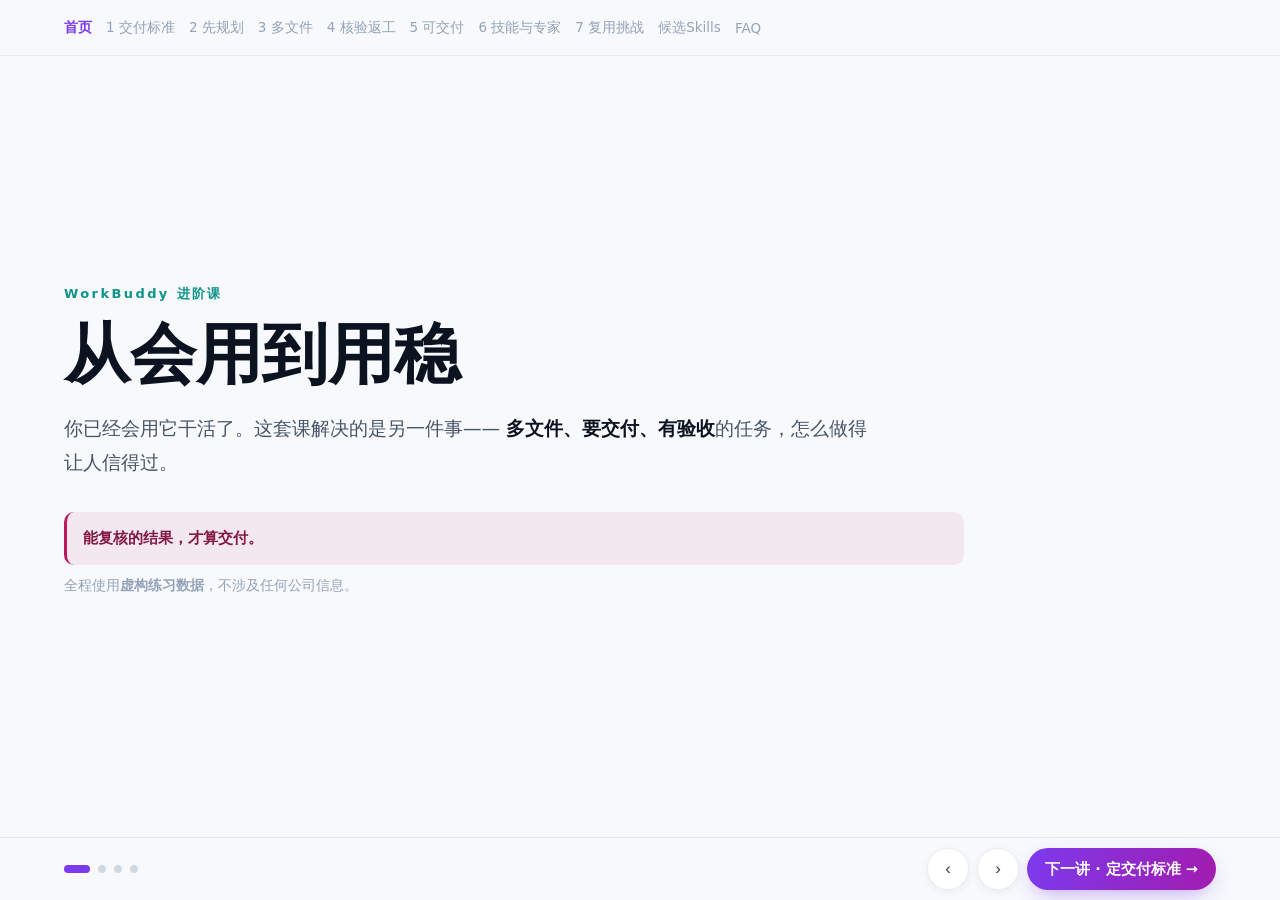
==== commit 86c201ef: "进阶版：上传 index.html" ====
--- a/index.html
+++ b/index.html
@@ -3,199 +3,326 @@
 <head>
 <meta charset="UTF-8">
 <meta name="viewport" content="width=device-width, initial-scale=1.0">
-<title>把重复工作交给 AI · WorkBuddy 教学</title>
+<title>进阶课 · 从会用到用稳 | WorkBuddy 进阶课</title>
 <style>
-  * { margin:0; padding:0; box-sizing:border-box; }
-  body { font-family:'PingFang SC','Microsoft YaHei','Helvetica Neue',sans-serif;
-    background:#f8fafc; overflow:hidden; -webkit-font-smoothing:antialiased; }
-  .deck { position:relative; width:100vw; height:100vh; }
-  .slide { position:absolute; inset:0; display:flex; flex-direction:column;
-    justify-content:center; padding:88px 104px;
-    opacity:0; transform:translateX(36px);
-    transition:opacity .5s ease, transform .55s cubic-bezier(.22,.85,.28,1);
-    pointer-events:none; }
-  .slide.active { opacity:1; transform:translateX(0); pointer-events:auto; }
-  .slide.out { opacity:0; transform:translateX(-36px); }
-  .slide::before { content:''; position:absolute; inset:0; z-index:-2;
-    background:
-      radial-gradient(ellipse at 80% 10%, rgba(13,148,136,.085), transparent 46%),
-      radial-gradient(ellipse at 12% 90%, rgba(124,58,237,.075), transparent 48%),
-      linear-gradient(160deg,#fbfcfe 0%,#f5f8fc 48%,#faf8fd 100%); }
-  .slide::after { content:''; position:absolute; inset:0; z-index:-1;
-    background-image:url("data:image/svg+xml,%3Csvg viewBox='0 0 220 220' xmlns='http://www.w3.org/2000/svg'%3E%3Cfilter id='n'%3E%3CfeTurbulence type='fractalNoise' baseFrequency='0.9' numOctaves='2' stitchTiles='stitch'/%3E%3C/filter%3E%3Crect width='100%25' height='100%25' filter='url(%23n)' opacity='0.018'/%3E%3C/svg%3E"); }
-  .eyebrow { font-size:14px; font-weight:700; letter-spacing:3.5px; color:#0d9488; margin-bottom:22px; }
-  h1 { font-size:60px; line-height:1.22; color:#0b1220; margin-bottom:22px; font-weight:750; letter-spacing:0; }
-  h2 { font-size:40px; line-height:1.28; color:#0b1220; margin-bottom:24px; font-weight:750; letter-spacing:0; }
-  .lead { font-size:21px; color:#5b6b82; line-height:1.85; max-width:800px; }
-  .steps { display:flex; gap:20px; margin-top:40px; }
-  .step { flex:1; background:#fff; border:1px solid rgba(15,23,42,.055);
-    border-radius:16px; padding:28px 24px 26px;
-    box-shadow:0 1px 2px rgba(15,23,42,.035), 0 10px 28px -8px rgba(15,23,42,.10);
-    position:relative; overflow:hidden; transition:transform .35s cubic-bezier(.22,.85,.28,1), box-shadow .35s; }
-  .step::before { content:''; position:absolute; top:0; left:0; right:0; height:3px; }
-  .step:nth-child(1)::before { background:#0d9488; }
-  .step:nth-child(2)::before { background:#7c3aed; }
-  .step:nth-child(3)::before { background:#d97706; }
-  .step:nth-child(4)::before { background:#a21caf; }
-  .step:hover { transform:translateY(-5px); box-shadow:0 2px 4px rgba(15,23,42,.05), 0 20px 44px -12px rgba(15,23,42,.17); }
-  .step .n { display:inline-block; font-size:12px; font-weight:800; letter-spacing:2px;
-    padding:5px 13px; border-radius:20px; margin-bottom:12px; }
-  .step:nth-child(1) .n { color:#0f766e; background:rgba(13,148,136,.09); }
-  .step:nth-child(2) .n { color:#6d28d9; background:rgba(124,58,237,.09); }
-  .step:nth-child(3) .n { color:#b45309; background:rgba(217,119,6,.10); }
-  .step:nth-child(4) .n { color:#86198f; background:rgba(162,28,175,.09); }
-  .step .t { font-size:26px; font-weight:750; color:#0b1220; margin-bottom:10px; letter-spacing:0; }
-  .step .d { font-size:16px; color:#64748b; line-height:1.7; }
-  .compare { display:flex; gap:20px; margin-top:36px; }
-  .box { flex:1; border-radius:16px; padding:28px 26px; color:#fff; position:relative; overflow:hidden; }
-  .box.yes { background:linear-gradient(145deg,#0f766e,#0d9488 60%,#14b8a6); }
-  .box.no { background:linear-gradient(145deg,#b45309,#d97706 60%,#ea9a22); }
-  .box.violet { background:linear-gradient(145deg,#5b21b6,#7c3aed 60%,#8b5cf6); }
-  .box::after { content:''; position:absolute; top:-42%; right:-16%; width:190px; height:190px;
-    border-radius:50%; background:rgba(255,255,255,.09); }
-  .box h3 { font-size:22px; margin-bottom:14px; font-weight:750; letter-spacing:0; }
-  .box ul { list-style:none; font-size:16px; line-height:2.05; }
-  .box li::before { content:'—'; margin-right:10px; opacity:.6; font-weight:700; }
-  ul.plain { list-style:none; margin-top:26px; }
-  ul.plain li { font-size:19px; color:#475569; line-height:2.1; padding-left:22px; position:relative; }
-  ul.plain li::before { content:''; position:absolute; left:0; top:15px; width:8px; height:8px;
-    border-radius:50%; background:#0d9488; }
-  .quote { margin-top:38px; padding:22px 34px; border-radius:14px;
-    background:linear-gradient(100deg,#86198f,#a21caf 55%,#be185d);
-    color:#fff; font-size:23px; font-weight:700; letter-spacing:0;
-    box-shadow:0 12px 34px -10px rgba(162,28,175,.45); display:inline-block; }
-  .quote.teal { background:linear-gradient(100deg,#0f766e,#0d9488 55%,#14b8a6);
-    box-shadow:0 12px 34px -10px rgba(13,148,136,.42); }
-  .promptbox { margin-top:34px; background:#fff; border:1px solid rgba(15,23,42,.07);
-    border-left:4px solid #7c3aed; border-radius:12px; padding:22px 26px; max-width:860px; }
-  .promptbox .lb { font-size:13px; font-weight:800; letter-spacing:2px; color:#7c3aed; margin-bottom:10px; }
-  .promptbox .p { font-size:18px; color:#334155; line-height:1.8; }
-  .grid2 { display:grid; grid-template-columns:1fr 1fr; gap:16px; margin-top:32px; max-width:900px; }
-  .cell { background:#fff; border:1px solid rgba(15,23,42,.055); border-radius:12px;
-    padding:20px 22px; box-shadow:0 6px 20px -8px rgba(15,23,42,.08); }
-  .cell .k { font-size:17px; font-weight:750; color:#0b1220; margin-bottom:6px; }
-  .cell .v { font-size:15px; color:#64748b; line-height:1.65; }
-  .breath { align-items:center; text-align:center; }
-  .breath .big { font-size:44px; line-height:1.5; font-weight:750; color:#0b1220;
-    max-width:840px; letter-spacing:0; }
-  .breath .rule { width:64px; height:3px; margin:32px auto 0;
-    background:linear-gradient(90deg,#a21caf,#be185d); border-radius:2px; }
-  @keyframes rise { from { opacity:0; transform:translateY(18px); } to { opacity:1; transform:none; } }
-  .slide.active .eyebrow { animation:rise .45s ease backwards; }
-  .slide.active h1, .slide.active h2, .slide.active .lead, .slide.active .big { animation:rise .5s ease backwards .08s; }
-  .slide.active .step:nth-child(1), .slide.active .box:nth-child(1) { animation:rise .5s ease backwards .22s; }
-  .slide.active .step:nth-child(2), .slide.active .box:nth-child(2) { animation:rise .5s ease backwards .34s; }
-  .slide.active .step:nth-child(3) { animation:rise .5s ease backwards .46s; }
-  .slide.active .step:nth-child(4) { animation:rise .5s ease backwards .55s; }
-  .slide.active .quote, .slide.active .promptbox, .slide.active ul.plain,
-  .slide.active .grid2, .slide.active .menu { animation:rise .55s ease backwards .5s; }
-  .footer { position:absolute; bottom:36px; left:104px; right:104px;
-    display:flex; justify-content:space-between; align-items:center; }
-  .dots { display:flex; gap:8px; }
-  .dot { width:8px; height:8px; border-radius:50%; background:#cfd8e3; cursor:pointer;
-    transition:.35s cubic-bezier(.22,.85,.28,1); }
-  .dot.active { width:26px; border-radius:5px; background:#7c3aed; }
-  .ctrl { display:flex; gap:10px; }
-  .ctrl button { width:40px; height:40px; border-radius:50%; border:1px solid rgba(15,23,42,.08);
-    background:#fff; color:#334155; font-size:17px; cursor:pointer;
-    box-shadow:0 2px 8px rgba(15,23,42,.06); transition:.28s; }
-  .ctrl button:hover { background:#7c3aed; color:#fff; border-color:#7c3aed; }
-  .bar { position:absolute; bottom:0; left:0; height:3px;
-    background:linear-gradient(90deg,#0d9488,#7c3aed,#a21caf);
-    transition:.45s cubic-bezier(.22,.85,.28,1); }
-  .hint { position:absolute; top:30px; right:40px; font-size:12px; color:#a8b3c4; letter-spacing:1px; }
-  .topnav { position:absolute; top:28px; left:104px; display:flex; gap:16px; font-size:14px; z-index:50; }
-  .topnav a { color:#94a3b8; text-decoration:none; transition:.25s; padding:4px 2px; }
-  .topnav a:hover, .topnav a.on { color:#7c3aed; font-weight:700; }
-  .nextlink { display:inline-flex; align-items:center; height:40px; padding:0 20px; border-radius:20px;
-    background:linear-gradient(100deg,#7c3aed,#a21caf); color:#fff; font-size:15px; font-weight:700;
-    text-decoration:none; letter-spacing:0; box-shadow:0 8px 22px -8px rgba(124,58,237,.55);
-    transition:.28s cubic-bezier(.22,.85,.28,1); }
-  .nextlink:hover { transform:translateX(4px); box-shadow:0 10px 26px -8px rgba(124,58,237,.7); }
-  .menu { display:grid; grid-template-columns:repeat(4,1fr); gap:16px; margin-top:34px; max-width:900px; }
-  .menu a { display:block; background:#fff; border:1px solid rgba(15,23,42,.055); border-radius:14px;
-    padding:22px 20px; text-decoration:none; color:inherit;
-    box-shadow:0 8px 24px -10px rgba(15,23,42,.10); transition:.3s; }
-  .menu a:hover { transform:translateY(-5px); border-color:rgba(124,58,237,.35); }
-  .menu .no { font-size:13px; font-weight:800; color:#0d9488; letter-spacing:1.5px; }
-  .menu .ti { font-size:20px; font-weight:750; color:#0b1220; margin:8px 0 6px; letter-spacing:0; }
-  .menu .de { font-size:14px; color:#64748b; line-height:1.6; }
+  :root{
+    --teal:#0d9488; --violet:#7c3aed; --amber:#d97706;
+    --ink:#0b1220; --body:#475569; --muted:#94a3b8;
+    --line:rgba(15,23,42,.075);
+    --shadow:0 10px 30px -12px rgba(15,23,42,.16), 0 2px 8px -3px rgba(15,23,42,.07);
+    --pad-x:clamp(20px, 5vw, 104px);
+    --navh:56px;
+  }
+  *,*::before,*::after{ box-sizing:border-box; }
+  html,body{ margin:0; }
+  body{ font-family:system-ui,-apple-system,"Segoe UI","Microsoft YaHei","PingFang SC",sans-serif;
+    color:var(--ink); background:#f7f9fc; -webkit-text-size-adjust:100%; }
+
+  /* 桌面：一屏一页，每页自己滚 */
+  .deck{ position:fixed; inset:0; overflow:hidden; }
+  .slide{ position:absolute; inset:0; display:block; overflow-y:auto; overflow-x:hidden;
+    scrollbar-width:thin; scrollbar-color:#cfd8e3 transparent;
+    opacity:0; visibility:hidden; transform:translateY(12px);
+    transition:opacity .4s cubic-bezier(.22,.85,.28,1), transform .4s cubic-bezier(.22,.85,.28,1), visibility .4s; }
+  .slide::-webkit-scrollbar{ width:8px; }
+  .slide::-webkit-scrollbar-thumb{ background:#cfd8e3; border-radius:4px; }
+  .slide.active{ opacity:1; visibility:visible; transform:none; }
+  .slide.out{ transform:translateY(-12px); }
+  .inner{ min-height:100%; display:flex; flex-direction:column; justify-content:center;
+    padding:calc(var(--navh) + 28px) var(--pad-x) 104px; }
+  .slide.breath .inner{ align-items:center; text-align:center; }
+
+  /* 窄屏：连续长页 */
+  @media (max-width:820px){
+    .deck{ position:static; overflow:visible; }
+    .slide{ position:static; inset:auto; opacity:1; visibility:visible; transform:none;
+      overflow:visible; border-top:1px solid var(--line); scroll-margin-top:var(--navh); }
+    .slide:first-child{ border-top:none; }
+    .inner{ min-height:0; padding:26px 20px 30px; }
+    .slide:first-child .inner{ padding-top:calc(var(--navh) + 20px); }
+    .slide:last-child{ margin-bottom:72px; }
+  }
+
+  .eyebrow{ font-size:13px; font-weight:800; letter-spacing:2.4px; color:var(--teal); margin-bottom:14px; }
+  h1{ font-size:clamp(30px,5.4vw,66px); line-height:1.16; font-weight:800; margin:0 0 18px; }
+  h2{ font-size:clamp(24px,3.4vw,44px); line-height:1.22; font-weight:780; margin:0 0 16px; }
+  h3{ font-size:clamp(16px,1.5vw,19px); font-weight:750; margin:0 0 8px; }
+  .lead{ font-size:clamp(15px,1.45vw,19px); line-height:1.85; color:var(--body); max-width:820px; margin:0 0 22px; }
+  .lead strong{ color:var(--ink); }
+  .big{ font-size:clamp(26px,4.2vw,46px); line-height:1.5; font-weight:780; max-width:840px; }
+  .rule{ width:64px; height:3px; margin:30px auto 0; border-radius:2px; background:linear-gradient(90deg,#a21caf,#be185d); }
+  p{ margin:0 0 12px; }
+  code{ background:#f1f5f9; padding:1px 5px; border-radius:4px; font-size:.94em; }
+
+  .card{ background:#fff; border:1px solid var(--line); border-radius:14px;
+    padding:clamp(16px,1.7vw,24px) clamp(16px,1.9vw,26px); box-shadow:var(--shadow); }
+  .grid2{ display:grid; grid-template-columns:repeat(auto-fit,minmax(240px,1fr)); gap:14px; max-width:900px; }
+  .steps{ list-style:none; margin:0; padding:0; max-width:900px; }
+  .steps > li{ position:relative; padding-left:46px; margin:0 0 16px; }
+  .steps > li::before{ content:attr(data-n); position:absolute; left:0; top:0; width:30px; height:30px;
+    border-radius:50%; background:rgba(13,148,136,.1); color:var(--teal); font-size:14px; font-weight:800;
+    display:flex; align-items:center; justify-content:center; }
+  .steps .st{ font-size:clamp(16px,1.5vw,19px); font-weight:770; margin-bottom:4px; }
+  .steps .sd{ font-size:clamp(14px,1.3vw,16px); line-height:1.8; color:var(--body); }
+
+  .cmd{ position:relative; margin:8px 0 0; padding:30px 14px 12px; border-radius:10px; background:#f4f8ff;
+    border:1px solid rgba(124,58,237,.16); border-left:3px solid var(--violet); max-width:900px; }
+  .cmd::before{ content:"可复制指令"; position:absolute; top:9px; left:14px; font-size:11.5px;
+    font-weight:800; letter-spacing:1.6px; color:var(--violet); }
+  .cmd .cmdtxt{ font-size:clamp(13.5px,1.25vw,15px); line-height:1.8; color:#334155; white-space:pre-wrap; }
+  .copybtn{ position:absolute; top:7px; right:10px; min-height:26px; padding:0 12px; border:none;
+    border-radius:13px; background:linear-gradient(100deg,#0d9488,#14b8a6); color:#fff; font-size:12.5px;
+    font-weight:750; font-family:inherit; cursor:pointer; box-shadow:0 5px 14px -6px rgba(13,148,136,.7); transition:.22s; }
+  .copybtn:hover{ transform:translateY(-1px); }
+  .copybtn.done{ background:linear-gradient(100deg,#7c3aed,#a21caf); }
+
+  .tip{ margin:10px 0 0; padding:12px 16px; border-radius:10px; background:rgba(217,119,6,.08);
+    border-left:3px solid var(--amber); font-size:clamp(13.5px,1.25vw,15px); line-height:1.75; color:#78350f; max-width:900px; }
+  .tip.warn{ background:rgba(190,24,93,.07); border-left-color:#be185d; color:#831843; }
+  .table{ width:100%; border-collapse:collapse; background:#fff; border-radius:12px; overflow:hidden;
+    box-shadow:var(--shadow); font-size:clamp(13.5px,1.25vw,15.5px); max-width:900px; }
+  /* 窄屏表格兜底：超宽时在容器内横向滚动，绝不撑破页面 */
+  .tscroll{ max-width:100%; overflow-x:auto; -webkit-overflow-scrolling:touch; border-radius:12px; }
+  .tscroll > .table{ max-width:100%; }
+  .table th,.table td{ padding:11px 14px; text-align:left; border-bottom:1px solid var(--line); vertical-align:top; line-height:1.65; }
+  .table th{ background:#f8fafc; font-weight:750; white-space:nowrap; }
+  .table tr:last-child td{ border-bottom:none; }
+  .bad{ color:#b91c1c; }
+  .note{ font-size:14px; color:var(--muted); margin-top:12px; }
+
+  details.ans{ margin-top:14px; background:#fff; border:1px solid var(--line); border-radius:12px;
+    box-shadow:var(--shadow); overflow:hidden; max-width:900px; }
+  details.ans > summary{ cursor:pointer; list-style:none; padding:14px 18px; font-weight:750; font-size:15px;
+    color:var(--violet); display:flex; align-items:center; gap:8px; }
+  details.ans > summary::-webkit-details-marker{ display:none; }
+  details.ans > summary::before{ content:"\25B8"; transition:.2s; }
+  details.ans[open] > summary::before{ transform:rotate(90deg); }
+  details.ans .body{ padding:0 18px 18px; font-size:clamp(13.5px,1.25vw,15.5px); line-height:1.85; color:var(--body); }
+  details.ans ol{ padding-left:20px; }
+
+  .dl{ display:flex; flex-wrap:wrap; gap:12px; margin-top:16px; }
+  .dl a{ display:inline-flex; align-items:center; gap:8px; min-height:44px; padding:0 18px; border-radius:22px;
+    border:1px solid rgba(13,148,136,.22); background:#fff; color:var(--teal); font-size:14.5px; font-weight:700;
+    text-decoration:none; box-shadow:0 6px 16px -10px rgba(13,148,136,.5); }
+  .dl a:hover{ background:rgba(13,148,136,.06); }
+
+  .topnav{ position:fixed; top:0; left:0; right:0; z-index:50; display:flex; align-items:center; gap:14px;
+    height:var(--navh); padding:0 var(--pad-x); background:rgba(247,249,252,.94); backdrop-filter:blur(10px);
+    border-bottom:1px solid var(--line); overflow-x:auto; scrollbar-width:none; }
+  .topnav::-webkit-scrollbar{ display:none; }
+  .topnav a{ color:var(--muted); text-decoration:none; font-size:13.5px; white-space:nowrap; }
+  .topnav a:hover,.topnav a.on{ color:var(--violet); font-weight:750; }
+
+  .footer{ position:fixed; bottom:0; left:0; right:0; z-index:50; display:flex; align-items:center;
+    justify-content:space-between; gap:10px; padding:10px var(--pad-x) calc(10px + env(safe-area-inset-bottom));
+    background:rgba(247,249,252,.95); backdrop-filter:blur(10px); border-top:1px solid var(--line); }
+  .dots{ display:flex; gap:8px; flex:0 0 auto; }
+  .dot{ width:8px; height:8px; border-radius:50%; background:#cfd8e3; cursor:pointer; transition:.35s; border:none; padding:0; }
+  .dot.active{ width:26px; border-radius:5px; background:var(--violet); }
+  .ctrl{ display:flex; gap:8px; align-items:center; flex:0 0 auto; }
+  .ctrl button{ width:42px; height:42px; border-radius:50%; border:1px solid var(--line); background:#fff;
+    color:#334155; font-size:17px; cursor:pointer; box-shadow:0 2px 8px rgba(15,23,42,.06); }
+  .ctrl button:hover{ background:var(--violet); color:#fff; border-color:var(--violet); }
+  .nextlink{ display:inline-flex; align-items:center; min-height:42px; padding:0 18px; border-radius:21px;
+    background:linear-gradient(100deg,#7c3aed,#a21caf); color:#fff; font-size:14.5px; font-weight:750;
+    text-decoration:none; box-shadow:0 8px 22px -8px rgba(124,58,237,.55); white-space:nowrap; }
+  .nextlink .short{ display:none; }
+
+  @media (max-width:900px){
+    .footer{ padding:7px 14px calc(7px + env(safe-area-inset-bottom)); gap:8px; }
+    .dots{ gap:6px; }
+    .dot{ width:6px; height:6px; }
+    .dot.active{ width:18px; }
+    .ctrl{ gap:6px; }
+    .ctrl button{ width:36px; height:36px; font-size:16px; }
+    .nextlink{ min-height:36px; padding:0 13px; font-size:13px; }
+    .nextlink .long{ display:none; }
+    .nextlink .short{ display:inline; }
+  }
+  /* 窄屏：表头允许换行，避免 nowrap 把表格撑到超出屏幕 */
+  @media (max-width:820px){
+    .table th{ white-space:normal; }
+    .table th,.table td{ padding:10px 11px; }
+  }
 </style>
 </head>
 <body>
-<div class="deck">
+
 <div class="topnav">
-  <a href="index.html" class="on">首页</a>
-  <a href="lesson1.html">1 认识AI</a>
-  <a href="lesson2.html">2 空间</a>
-  <a href="lesson3.html">3 沟通</a>
-  <a href="lesson4.html">4 拆解</a>
-  <a href="lesson5.html">5 配手段</a>
-  <a href="lesson6.html">6 汇报</a>
-  <a href="lesson7.html">7 实战</a>
-  <a href="skills.html">优质Skills</a>
-  <a href="faq.html">FAQ</a>
+  <a href="index.html" data-p="index" class="on">首页</a>
+  <a href="lesson1.html" data-p="lesson1">1 交付标准</a>
+  <a href="lesson2.html" data-p="lesson2">2 先规划</a>
+  <a href="lesson3.html" data-p="lesson3">3 多文件</a>
+  <a href="lesson4.html" data-p="lesson4">4 核验返工</a>
+  <a href="lesson5.html" data-p="lesson5">5 可交付</a>
+  <a href="lesson6.html" data-p="lesson6">6 技能与专家</a>
+  <a href="lesson7.html" data-p="lesson7">7 复用挑战</a>
+  <a href="skills.html" data-p="skills">候选Skills</a>
+  <a href="faq.html" data-p="faq">FAQ</a>
 </div>
 
-<section class="slide active"><div class="eyebrow">WorkBuddy 内部培训</div>
-    <h1>把重复工作交给 AI</h1>
-    <p class="lead">一套教程，教你把手里的表格、汇报工作自动化。<br>不用懂代码——你负责说清楚需求，AI 负责干。</p>
-    <div class="quote">重复的活交给 AI，判断的活留给自己</div></section>
-<section class="slide"><div class="eyebrow">学习路径</div>
-    <h2>七讲，按顺序看</h2>
-    <div class="menu">
-      <a href="lesson1.html"><div class="no">01</div><div class="ti">认识 AI 助手</div><div class="de">它是什么、能干什么、干不了什么</div></a>
-      <a href="lesson2.html"><div class="no">02</div><div class="ti">用好空间</div><div class="de">数据、文档、看板、协作的中心</div></a>
-      <a href="lesson3.html"><div class="no">03</div><div class="ti">和 AI 正确沟通</div><div class="de">说清楚需求，AI 才做得对</div></a>
-      <a href="lesson4.html"><div class="no">04</div><div class="ti">拆解你的工作流</div><div class="de">把固定工作拆成步骤链</div></a>
-      <a href="lesson5.html"><div class="no">05</div><div class="ti">给每一步配手段</div><div class="de">不懂代码也能自动化的 5 层方法</div></a>
-      <a href="lesson6.html"><div class="no">06</div><div class="ti">从数据到汇报</div><div class="de">把结果变成看板、报告和 PPT</div></a>
-      <a href="lesson7.html"><div class="no">07</div><div class="ti">实战串讲</div><div class="de">用真实业务完整走一遍</div></a>
-      <a href="skills.html"><div class="no">EXTRA</div><div class="ti">优质 Skills</div><div class="de">用过好用才上，持续更新</div></a>
-    </div></section>
-<section class="slide"><div class="eyebrow">先感受一下</div>
-    <h2>一句话，AI 就动手</h2>
-    <div class="promptbox">
-      <div class="lb">可复制提示词</div>
-      <div class="p">我是采购，这是我的采购成本表，帮我找出采购单价环比上涨超过 10% 的商品，输出成一张表，包含商品名、上月单价、本月单价、涨幅。</div>
+<div class="deck" id="deck">
+  <section class="slide active">
+    <div class="inner">
+<div class="eyebrow">WorkBuddy 进阶课</div>
+      <h1>从会用到用稳</h1>
+      <p class="lead">你已经会用它干活了。这套课解决的是另一件事——
+        <strong>多文件、要交付、有验收</strong>的任务，怎么做得让人信得过。</p>
+      <div class="tip warn" style="font-size:15px;line-height:1.9"><b>能复核的结果，才算交付。</b></div>
+      <div class="note">全程使用<b>虚构练习数据</b>，不涉及任何公司信息。</div>
     </div>
-    <div class="quote teal">你不懂代码没关系——AI 就是那个懂代码的人</div></section>
-<div class="hint">← → 翻页</div>
-  <div class="footer">
-    <div class="dots" id="dots"></div>
-    <div class="ctrl">
-      <button onclick="go(-1)">&#8249;</button>
-      <button onclick="go(1)">&#8250;</button>
-      <a class="nextlink" href="lesson1.html">开始学习 · 第1讲 &#8594;</a>
+  </section>
+<section class="slide">
+    <div class="inner">
+<div class="eyebrow">谁该上这门课</div>
+      <h2>先修能力，与学完能做到的事</h2>
+      <h3 style="margin-top:14px">先修能力（缺一项，建议先补基础课）</h3>
+      <table class="table">
+        <thead><tr><th>先修能力</th><th>判断标准</th></tr></thead>
+        <tbody>
+          <tr><td>用过 WorkBuddy 干过活</td><td>独立建过任务、发过指令，在<strong>右侧边栏</strong>看过产物</td></tr>
+          <tr><td>会看文件</td><td>能打开 CSV，知道一行是一条记录、一列是一个字段</td></tr>
+          <tr><td>有交付经验</td><td>写过给别人的报告 / 表，知道"别人会挑毛病"</td></tr>
+        </tbody>
+      </table>
+      <h3 style="margin-top:22px">学完你能做到（本课的完成标准）</h3>
+      <ol class="steps">
+        <li data-n="1"><div class="st">独立完成一个多文件任务</div><div class="sd">从计划走到可交付成果，中途不用问人。</div></li>
+        <li data-n="2"><div class="st">会审阅 AI 给的执行计划</div><div class="sd">在几十秒内把方向纠正过来，而不是等结果跑完才发现思路错了。</div></li>
+        <li data-n="3"><div class="st">会核对事实和结果</div><div class="sd">抽得出数字、指得出出处、改得动错误。</div></li>
+        <li data-n="4"><div class="st">会把重复步骤沉淀下来</div><div class="sd">变成模板或自动化，下次不再从零开始。</div></li>
+      </ol>
     </div>
+  </section>
+<section class="slide">
+    <div class="inner">
+<div class="eyebrow">学习路径</div>
+      <h2>七讲，按顺序走</h2>
+      <table class="table">
+        <thead><tr><th>讲</th><th>主题</th><th>你会产出什么</th></tr></thead>
+        <tbody>
+          <tr><td>1</td><td>给复杂任务定交付标准</td><td>一张<strong>任务卡</strong></td></tr>
+          <tr><td>2</td><td>先规划，再执行</td><td>一份<strong>经你修改的计划</strong></td></tr>
+          <tr><td>3</td><td>让多个文件共同说话</td><td><strong>文件关系图 + 资料缺口清单</strong></td></tr>
+          <tr><td>4</td><td>执行、核验、局部返工</td><td><strong>报告初稿 + 来源与结论核对表</strong></td></tr>
+          <tr><td>5</td><td>从分析到可交付成果</td><td><strong>最终报告 + 一页展示材料</strong></td></tr>
+          <tr><td>6</td><td>选择并验证 Skill / 专家</td><td><strong>能力选择记录卡</strong></td></tr>
+          <tr><td>7</td><td>复用与综合挑战</td><td><strong>任务模板 + 自动化草案 + 独立完成记录</strong></td></tr>
+        </tbody>
+      </table>
+      <div class="tip">顺序不能跳：第 3 讲的"资料缺口清单"是第 4 讲计算的前提；第 4 讲的核对表通过之后，才做第 5 讲的最终交付物。
+      另有 <a href="skills.html" style="color:var(--violet)">候选 Skills</a> 与 <a href="faq.html" style="color:var(--violet)">FAQ</a> 两个独立页面，随时可查。</div>
+    </div>
+  </section>
+<section class="slide">
+    <div class="inner">
+<div class="eyebrow">素材与下载</div>
+      <h2>全程使用虚构数据</h2>
+      <div class="tip warn" style="font-size:15px;line-height:1.9">
+        本站所有示例数据、机构、活动、姓名<b>全部为虚构</b>，与任何真实公司、活动、个人无关。<br>
+        课程<b>不展示、也不要求你上传任何公司数据</b>；所有练习都用下面两组虚构数据包完成。</div>
+      <div class="dl">
+  <a href="练习包_城市阅读节.zip" download>&#8595; 练习包 · 城市阅读节（第 1–5 讲）</a>
+  <a href="练习包_悦读周.zip" download>&#8595; 练习包 · 悦读周（第 7 讲综合挑战）</a>
+</div>
+      <h3 style="margin-top:24px">最终交付长什么样（先看目标）</h3>
+      <ul class="steps" style="margin-top:6px">
+        <li data-n="①"><div class="st">复盘报告（五段）</div><div class="sd">活动概览与数据范围 / 报名与到场 / 各场次表现 / 观众反馈 / 问题与改进建议</div></li>
+        <li data-n="②"><div class="st">一页展示材料</div><div class="sd">1 个核心数字 + 1 张图 + 1 条建议，各自标注来源</div></li>
+        <li data-n="③"><div class="st">来源与结论核对表</div><div class="sd">数字 / 结果 / 口径 / 来源（文件 + <b>纳入及排除的记录编号</b>）</div></li>
+      </ul>
+      <h3 style="margin-top:22px">怎么算学完</h3>
+      <table class="table">
+        <thead><tr><th>验收标准</th><th>说明</th></tr></thead>
+        <tbody>
+          <tr><td>主线任务（第 1–5 讲）</td><td><b>三类记录都正确处理</b>：须剔除的已剔除；缺评分的只剔出均分、<b>文字保留</b>；须解释的被解释。只"找出一处问题"不算通过</td></tr>
+          <tr><td>数字可复核</td><td>至少两个关键数字能被人复算出来</td></tr>
+          <tr><td>图表与正文一致</td><td>每个数字都带口径与来源</td></tr>
+          <tr><td>第 7 讲综合挑战</td><td>不看答案独立走完，且至少指出一处数据问题、两个关键数字复算正确（独立挑战的最低达标线）</td></tr>
+        </tbody>
+      </table>
+    </div>
+  </section>
+</div>
+
+<div class="footer">
+  <div class="dots" id="dots"></div>
+  <div class="ctrl">
+    <button onclick="go(-1)" aria-label="上一页">&#8249;</button>
+    <button onclick="go(1)" aria-label="下一页">&#8250;</button>
+<a class="nextlink" href="lesson1.html"><span class="long">下一讲 · 定交付标准 &#8594;</span><span class="short">定交付标准 →</span></a>
   </div>
-  <div class="bar" id="bar" style="width:20%"></div>
 </div>
+
 <script>
-const slides = document.querySelectorAll('.slide');
-const dotsBox = document.getElementById('dots');
-let cur = 0;
-slides.forEach((_,i)=>{
-  const d = document.createElement('div');
-  d.className = 'dot' + (i===0?' active':'');
-  d.onclick = ()=>show(i);
-  dotsBox.appendChild(d);
-});
-const dots = dotsBox.querySelectorAll('.dot');
+const slides=[...document.querySelectorAll('.slide')];
+const dotsBox=document.getElementById('dots');
+const mq=window.matchMedia('(max-width:820px)');
+let cur=0;
+const isMobile=()=>mq.matches;
+const canScroll=el=>el.scrollHeight > el.clientHeight + 2;
+
+slides.forEach((_,i)=>{ const d=document.createElement('button'); d.className='dot'+(i===0?' active':'');
+  d.setAttribute('aria-label','第'+(i+1)+'页'); d.onclick=()=>show(i); dotsBox.appendChild(d); });
+const dots=[...dotsBox.children];
+
 function show(i){
-  slides.forEach((s,idx)=>{
-    s.classList.remove('active','out');
-    if(idx===i) s.classList.add('active');
-    else if(idx<i) s.classList.add('out');
-  });
-  dots.forEach((d,idx)=>d.classList.toggle('active', idx===i));
-  cur = i;
-  document.getElementById('bar').style.width = ((i+1)/slides.length*100)+'%';
+  cur=i;
+  slides.forEach((s,k)=>{ s.classList.remove('out'); s.classList.toggle('active',k===i); if(k<i) s.classList.add('out'); });
+  dots.forEach((d,k)=>d.classList.toggle('active',k===i));
+  if(isMobile()){ slides[i].scrollIntoView({behavior:'smooth', block:'start'}); }
+  else { slides.forEach((s,k)=>{ if(k===i) s.scrollTop=0; }); }
 }
 function go(n){ let t=cur+n; if(t<0)t=0; if(t>=slides.length)t=slides.length-1; show(t); }
+
 document.addEventListener('keydown',e=>{
-  if(e.key==='ArrowRight'||e.key===' '||e.key==='PageDown') go(1);
-  if(e.key==='ArrowLeft'||e.key==='PageUp') go(-1);
+  const t=e.target||{};
+  if(t.tagName==='BUTTON'||t.tagName==='INPUT'||t.tagName==='TEXTAREA'||t.tagName==='A'||t.tagName==='SUMMARY') return;
+  const key=e.key;
+  if(key==='ArrowRight'||key==='ArrowLeft'){ e.preventDefault(); go(key==='ArrowRight'?1:-1); return; }
+  if(key===' '||key==='PageDown'||key==='PageUp'){
+    if(isMobile()) return;
+    e.preventDefault();
+    const s=slides[cur], down=(key!=='PageUp');
+    const atEnd=s.scrollTop+s.clientHeight>=s.scrollHeight-2, atStart=s.scrollTop<=2;
+    if(down && canScroll(s) && !atEnd){ s.scrollBy({top:s.clientHeight*0.86, behavior:'smooth'}); return; }
+    if(!down && canScroll(s) && !atStart){ s.scrollBy({top:-s.clientHeight*0.86, behavior:'smooth'}); return; }
+    go(down?1:-1);
+  }
+});
+
+function copyText(txt,btn){
+  const done=()=>{ const old=btn.dataset.label||btn.textContent; btn.dataset.label=old;
+    btn.textContent='已复制 ✓'; btn.classList.add('done'); clearTimeout(btn._t);
+    btn._t=setTimeout(()=>{ btn.textContent=old; btn.classList.remove('done'); },1800); };
+  const fallback=()=>{
+    const ta=document.createElement('textarea'); ta.value=txt; ta.setAttribute('readonly','');
+    ta.style.position='fixed'; ta.style.top='-1000px'; document.body.appendChild(ta);
+    ta.select(); ta.setSelectionRange(0,txt.length);
+    let ok=false; try{ ok=document.execCommand('copy'); }catch(err){}
+    document.body.removeChild(ta);
+    if(ok) done(); else alert('复制失败，请手动选中这段文字复制');
+  };
+  if(navigator.clipboard && window.isSecureContext) navigator.clipboard.writeText(txt).then(done).catch(fallback);
+  else fallback();
+}
+function dedent(s){
+  const lines=String(s).replace(/\r/g,'').split('\n');
+  const ind=lines.filter(l=>l.trim()).map(l=>l.match(/^[ \t]*/)[0].length);
+  const min=ind.length?Math.min(...ind):0;
+  return lines.map(l=>l.slice(min)).join('\n').replace(/[ \t]+$/gm,'').trim();
+}
+function copyEl(btn){
+  const box=btn.closest('.cmd')||btn.closest('.copywrap');
+  const el=box&&box.querySelector('.cmdtxt, .copytxt');
+  // 用 textContent（不受可见性影响），再去掉源码缩进 —— 保证复制的换行结构稳定
+  if(el) copyText(dedent(el.textContent||''), btn);
+}
+// 窄屏兜底：给所有表格套一个横向滚动容器 —— 表格再宽也在容器内滚动，不撑破页面
+document.querySelectorAll('.table').forEach(t=>{
+  if(t.parentElement && t.parentElement.classList.contains('tscroll')) return;
+  const w=document.createElement('div'); w.className='tscroll';
+  t.parentNode.insertBefore(w,t); w.appendChild(t);
 });
 show(0);
 </script>
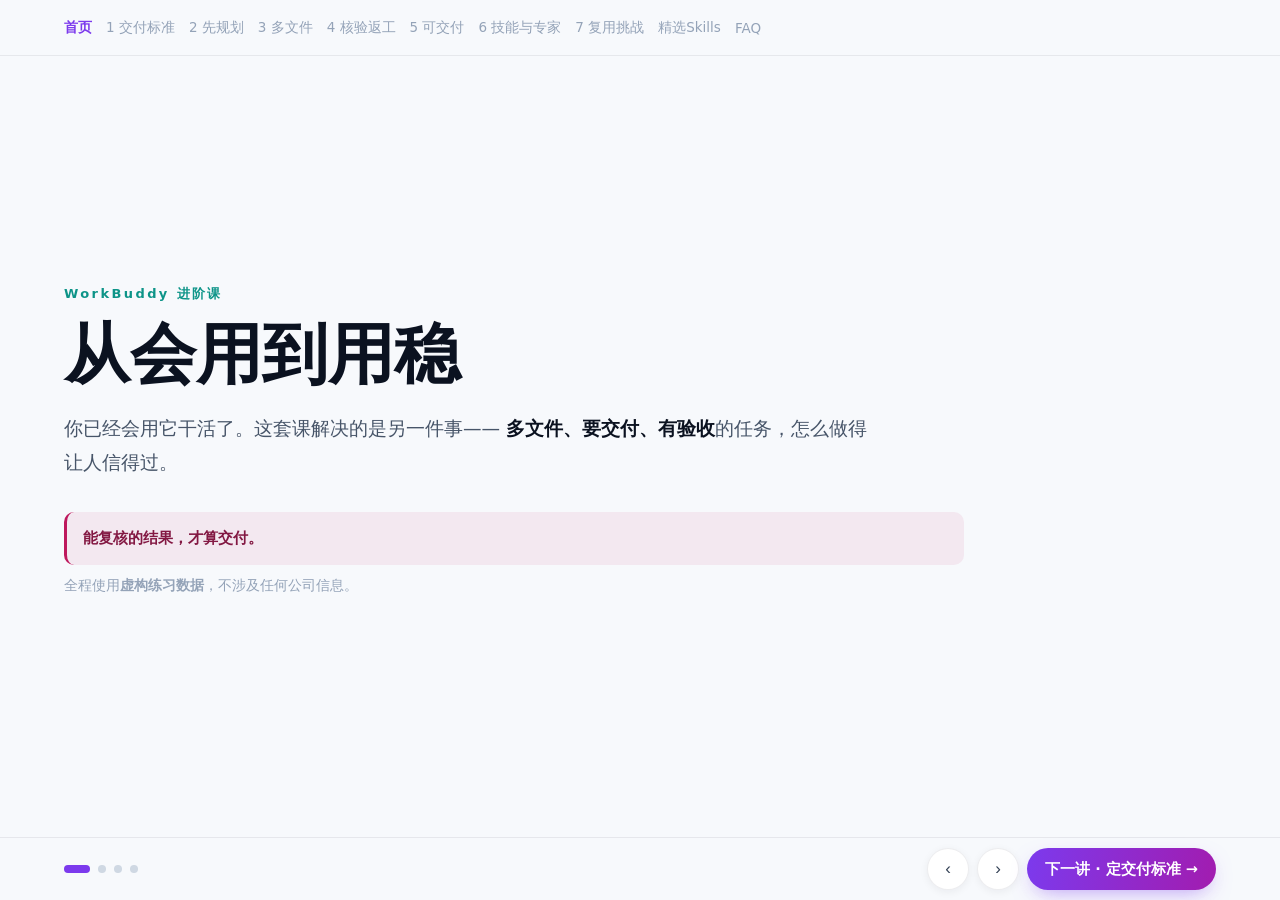
==== commit 24578287: "Skills 页改为精选 Skills 并移除验证字段：index.html" ====
--- a/index.html
+++ b/index.html
@@ -157,7 +157,7 @@
   <a href="lesson5.html" data-p="lesson5">5 可交付</a>
   <a href="lesson6.html" data-p="lesson6">6 技能与专家</a>
   <a href="lesson7.html" data-p="lesson7">7 复用挑战</a>
-  <a href="skills.html" data-p="skills">候选Skills</a>
+  <a href="skills.html" data-p="skills">精选Skills</a>
   <a href="faq.html" data-p="faq">FAQ</a>
 </div>
 
@@ -211,7 +211,7 @@
         </tbody>
       </table>
       <div class="tip">顺序不能跳：第 3 讲的"资料缺口清单"是第 4 讲计算的前提；第 4 讲的核对表通过之后，才做第 5 讲的最终交付物。
-      另有 <a href="skills.html" style="color:var(--violet)">候选 Skills</a> 与 <a href="faq.html" style="color:var(--violet)">FAQ</a> 两个独立页面，随时可查。</div>
+      另有 <a href="skills.html" style="color:var(--violet)">精选 Skills</a> 与 <a href="faq.html" style="color:var(--violet)">FAQ</a> 两个独立页面，随时可查。</div>
     </div>
   </section>
 <section class="slide">
